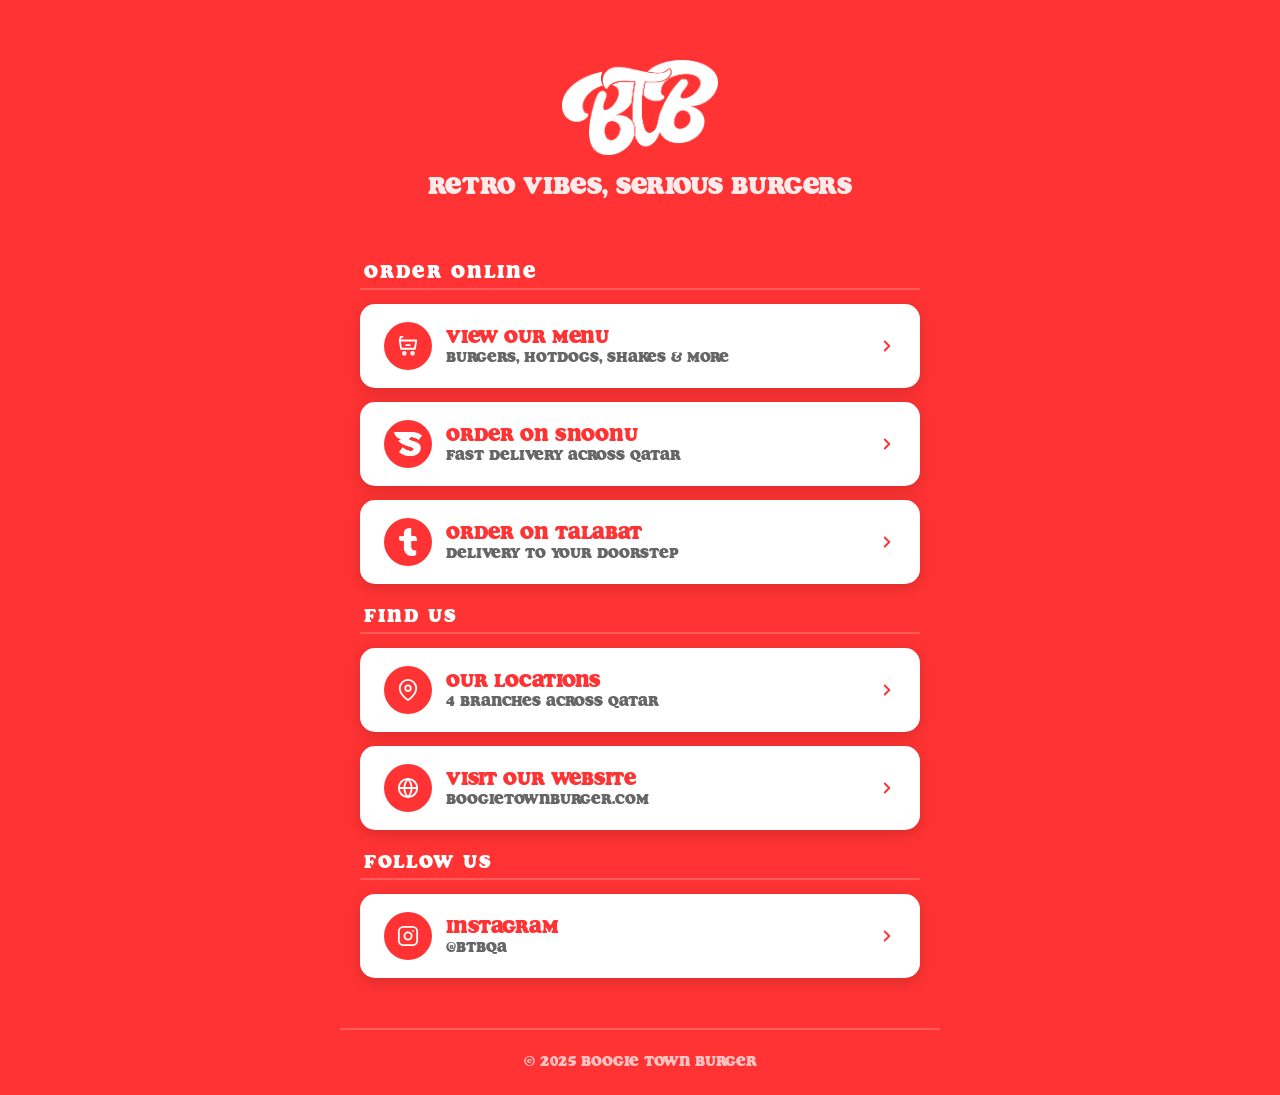
==== links/index.html @ dc7f9602 "Add link-in-bio page" ====
<!DOCTYPE html>
<html lang="en">

<head>
    <meta charset="UTF-8">
    <meta name="viewport" content="width=device-width, initial-scale=1.0, maximum-scale=1.0, user-scalable=no">
    <meta name="description"
        content="All links for Boogie Town Burger Qatar. Order online, view our menu, find our locations, and follow us.">
    <title>BTB - Boogie Town Burger | Links</title>
    <meta property="og:title" content="Boogie Town Burger - Links">
    <meta property="og:description" content="Retro-themed burgers, hotdogs & milkshakes in Qatar. Order now!">
    <meta property="og:type" content="website">
    <meta property="og:url" content="https://boogietownburger.com/links/">
    <meta property="og:image" content="../assets/hero burger mashroom1.png">
    <link rel="stylesheet" href="style.css">
</head>

<body>
    <header class="links-header">
        <div class="header-container">
            <img src="../assets/white logo1.png" alt="BTB" class="links-logo">
            <p class="links-tagline">Retro vibes, serious burgers</p>
        </div>
    </header>

    <main class="links-content">
        <span class="section-label">Order Online</span>

        <a href="../menu/" class="link-card">
            <div class="link-icon">
                <svg viewBox="0 0 24 24" width="22" height="22" fill="none" stroke="currentColor" stroke-width="2"
                    stroke-linecap="round" stroke-linejoin="round">
                    <path d="M3 6h18l-1.5 9h-15z" />
                    <path d="M3 6l1-4h2" />
                    <circle cx="8" cy="20" r="1.5" />
                    <circle cx="17" cy="20" r="1.5" />
                    <path d="M10 11h4" />
                </svg>
            </div>
            <div class="link-info">
                <h3>View Our Menu</h3>
                <p>Burgers, hotdogs, shakes & more</p>
            </div>
            <span class="link-arrow"><svg viewBox="0 0 24 24" width="18" height="18" fill="none" stroke="currentColor"
                    stroke-width="2.5" stroke-linecap="round" stroke-linejoin="round">
                    <path d="M9 18l6-6-6-6" />
                </svg></span>
        </a>

        <a href="https://snoonu.com/restaurants/btb-restaurant" target="_blank" rel="noopener" class="link-card">
            <div class="link-icon delivery-icon">
                <img src="../assets/Snoonu@9x.webp" alt="Snoonu">
            </div>
            <div class="link-info">
                <h3>Order on Snoonu</h3>
                <p>Fast delivery across Qatar</p>
            </div>
            <span class="link-arrow"><svg viewBox="0 0 24 24" width="18" height="18" fill="none" stroke="currentColor"
                    stroke-width="2.5" stroke-linecap="round" stroke-linejoin="round">
                    <path d="M9 18l6-6-6-6" />
                </svg></span>
        </a>

        <a href="https://talabat.com" target="_blank" rel="noopener" class="link-card">
            <div class="link-icon delivery-icon">
                <img src="../assets/Talabat@9x.webp" alt="Talabat">
            </div>
            <div class="link-info">
                <h3>Order on Talabat</h3>
                <p>Delivery to your doorstep</p>
            </div>
            <span class="link-arrow"><svg viewBox="0 0 24 24" width="18" height="18" fill="none" stroke="currentColor"
                    stroke-width="2.5" stroke-linecap="round" stroke-linejoin="round">
                    <path d="M9 18l6-6-6-6" />
                </svg></span>
        </a>

        <span class="section-label">Find Us</span>

        <a href="https://maps.google.com" target="_blank" rel="noopener" class="link-card">
            <div class="link-icon">
                <svg viewBox="0 0 24 24" width="22" height="22" fill="none" stroke="currentColor" stroke-width="2"
                    stroke-linecap="round" stroke-linejoin="round">
                    <path d="M21 10c0 7-9 13-9 13s-9-6-9-13a9 9 0 0 1 18 0z" />
                    <circle cx="12" cy="10" r="3" />
                </svg>
            </div>
            <div class="link-info">
                <h3>Our Locations</h3>
                <p>4 branches across Qatar</p>
            </div>
            <span class="link-arrow"><svg viewBox="0 0 24 24" width="18" height="18" fill="none" stroke="currentColor"
                    stroke-width="2.5" stroke-linecap="round" stroke-linejoin="round">
                    <path d="M9 18l6-6-6-6" />
                </svg></span>
        </a>

        <a href="https://boogietownburger.com" target="_blank" rel="noopener" class="link-card">
            <div class="link-icon">
                <svg viewBox="0 0 24 24" width="22" height="22" fill="none" stroke="currentColor" stroke-width="2"
                    stroke-linecap="round" stroke-linejoin="round">
                    <circle cx="12" cy="12" r="10" />
                    <line x1="2" y1="12" x2="22" y2="12" />
                    <path
                        d="M12 2a15.3 15.3 0 0 1 4 10 15.3 15.3 0 0 1-4 10 15.3 15.3 0 0 1-4-10 15.3 15.3 0 0 1 4-10z" />
                </svg>
            </div>
            <div class="link-info">
                <h3>Visit Our Website</h3>
                <p>boogietownburger.com</p>
            </div>
            <span class="link-arrow"><svg viewBox="0 0 24 24" width="18" height="18" fill="none" stroke="currentColor"
                    stroke-width="2.5" stroke-linecap="round" stroke-linejoin="round">
                    <path d="M9 18l6-6-6-6" />
                </svg></span>
        </a>

        <span class="section-label">Follow Us</span>

        <a href="https://www.instagram.com/btbqa/" target="_blank" rel="noopener" class="link-card">
            <div class="link-icon">
                <svg viewBox="0 0 24 24" width="22" height="22" fill="none" stroke="currentColor" stroke-width="2"
                    stroke-linecap="round" stroke-linejoin="round">
                    <rect x="2" y="2" width="20" height="20" rx="5" ry="5" />
                    <path d="M16 11.37A4 4 0 1 1 12.63 8 4 4 0 0 1 16 11.37z" />
                    <line x1="17.5" y1="6.5" x2="17.51" y2="6.5" />
                </svg>
            </div>
            <div class="link-info">
                <h3>Instagram</h3>
                <p>@btbqa</p>
            </div>
            <span class="link-arrow"><svg viewBox="0 0 24 24" width="18" height="18" fill="none" stroke="currentColor"
                    stroke-width="2.5" stroke-linecap="round" stroke-linejoin="round">
                    <path d="M9 18l6-6-6-6" />
                </svg></span>
        </a>
    </main>

    <footer class="links-footer">
        <p>© 2025 Boogie Town Burger</p>
    </footer>
</body>

</html>
---- links/style.css ----
@font-face {
    font-family: 'Soap Regular';
    src: url('../fonts/Soap Regular.ttf') format('truetype');
    font-weight: normal;
    font-style: normal;
}

* {
    margin: 0;
    padding: 0;
    box-sizing: border-box;
}

body {
    font-family: 'Soap Regular', Arial, sans-serif;
    background-color: #FF3333;
    color: white;
    -webkit-font-smoothing: antialiased;
    overflow-x: hidden;
}

/* Header — red bg, white text, like the entire BTB site */
.links-header {
    background-color: #FF3333;
    padding: 50px 20px 25px;
    text-align: center;
}

.header-container {
    max-width: 600px;
    margin: 0 auto;
}

.links-logo {
    height: 80px;
    width: auto;
    margin-bottom: 12px;
}

.links-tagline {
    font-size: 20px;
    color: white;
    opacity: 0.9;
}

/* Content area — stays on Red, cards are white like BTB's location-items and menu-items */
.links-content {
    max-width: 600px;
    margin: 0 auto;
    padding: 20px 20px 40px;
    display: flex;
    flex-direction: column;
    gap: 14px;
}

/* Cards — white bg, 15px radius matching BTB's border-radius style */
.link-card {
    background: white;
    display: flex;
    align-items: center;
    transition: all 0.3s ease;
    box-shadow: 0 4px 15px rgba(0, 0, 0, 0.15);
    border-radius: 15px;
    text-decoration: none;
    color: #333;
    padding: 16px 20px;
    gap: 14px;
}

.link-card:hover {
    transform: translateY(-2px);
    box-shadow: 0 6px 20px rgba(0, 0, 0, 0.2);
}

.link-card:active {
    transform: translateY(-1px);
}

/* Icon — red circle on white card = great contrast */
.link-icon {
    width: 44px;
    height: 44px;
    border-radius: 50%;
    display: flex;
    align-items: center;
    justify-content: center;
    flex-shrink: 0;
    background-color: #FF3333;
    color: white;
}

.link-icon svg {
    width: 22px;
    height: 22px;
}

/* Delivery icons — red bg for white delivery logos */
.link-icon.delivery-icon {
    background-color: #FF3333;
}

.link-icon.delivery-icon img {
    width: 26px;
    height: 26px;
    object-fit: contain;
    filter: brightness(0) invert(1);
}

.link-info {
    flex: 1;
    min-width: 0;
}

.link-info h3 {
    font-size: 16px;
    font-weight: normal;
    color: #FF3333;
    line-height: 1.3;
}

.link-info p {
    font-size: 12px;
    color: #666;
    margin-top: 2px;
}

.link-arrow {
    color: #FF3333;
    flex-shrink: 0;
    transition: transform 0.3s ease;
    display: flex;
    align-items: center;
}

.link-card:hover .link-arrow {
    transform: translateX(3px);
}

/* Section labels — white on red, with white border like BTB section separators */
.section-label {
    font-size: 18px;
    font-weight: normal;
    color: white;
    letter-spacing: 2px;
    text-transform: uppercase;
    margin-top: 10px;
    padding-left: 4px;
    padding-bottom: 6px;
    border-bottom: 2px solid rgba(255, 255, 255, 0.2);
}

/* Footer — red, white text, subtle separator like BTB */
.links-footer {
    text-align: center;
    padding: 25px 20px;
    max-width: 600px;
    margin: 0 auto;
    border-top: 2px solid rgba(255, 255, 255, 0.2);
}

.links-footer p {
    font-size: 14px;
    color: rgba(255, 255, 255, 0.7);
}

/* Desktop */
@media (min-width: 768px) {
    .links-header {
        padding: 60px 30px 30px;
    }

    .links-logo {
        height: 95px;
        margin-bottom: 16px;
    }

    .links-tagline {
        font-size: 24px;
    }

    .links-content {
        padding: 25px 20px 50px;
    }

    .link-card {
        padding: 18px 24px;
    }

    .link-info h3 {
        font-size: 18px;
    }

    .link-info p {
        font-size: 14px;
    }

    .link-icon {
        width: 48px;
        height: 48px;
    }

    .link-icon.delivery-icon img {
        width: 28px;
        height: 28px;
    }
}

/* Small mobile */
@media (max-width: 480px) {
    .links-header {
        padding: 40px 15px 20px;
    }

    .links-logo {
        height: 65px;
    }

    .links-tagline {
        font-size: 18px;
    }

    .links-content {
        padding: 15px 15px 30px;
        gap: 12px;
    }

    .link-card {
        padding: 14px 16px;
        gap: 12px;
    }

    .link-info h3 {
        font-size: 14px;
    }

    .link-info p {
        font-size: 11px;
    }

    .link-icon {
        width: 40px;
        height: 40px;
    }

    .link-icon svg {
        width: 20px;
        height: 20px;
    }

    .link-icon.delivery-icon img {
        width: 22px;
        height: 22px;
    }

    .section-label {
        font-size: 16px;
    }
}

@media (hover: none) {
    .link-card:hover {
        transform: none;
        box-shadow: 0 4px 15px rgba(0, 0, 0, 0.15);
    }
}
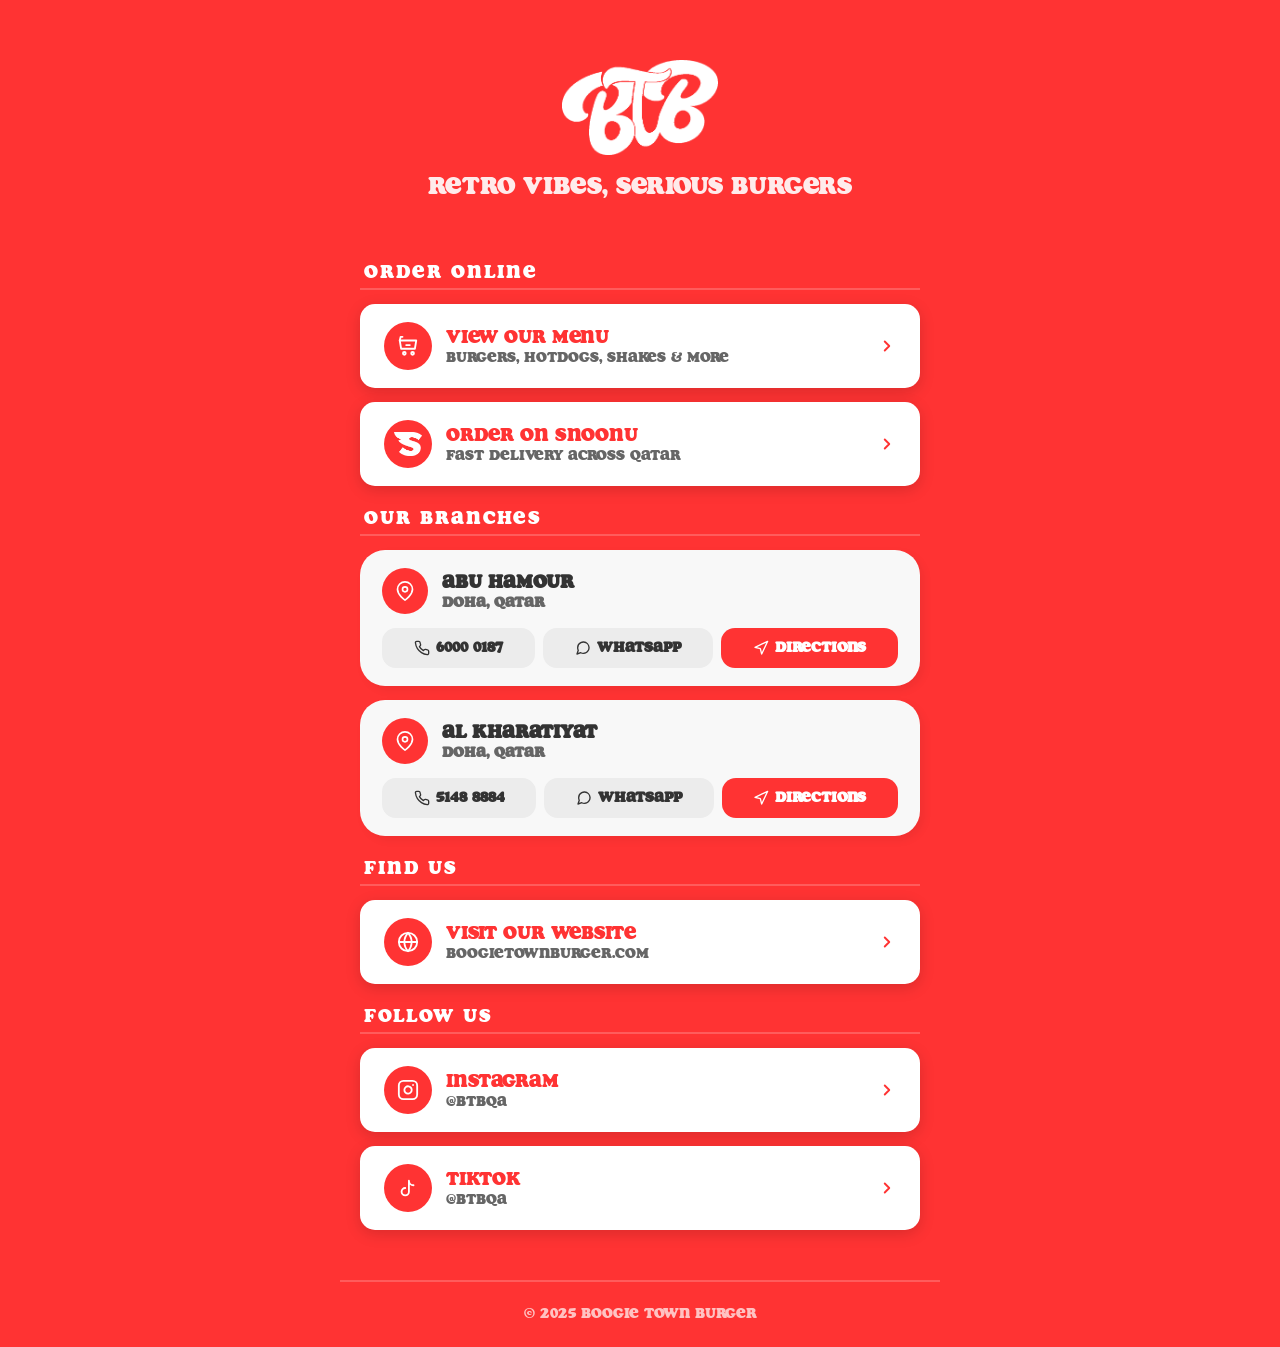
==== commit 90b41e84: "Add per-branch locations to the links page List each branch on /links with its own call, WhatsApp an" ====
--- a/links/index.html
+++ b/links/index.html
@@ -61,39 +61,40 @@
                 </svg></span>
         </a>
 
-        <a href="https://talabat.com" target="_blank" rel="noopener" class="link-card">
-            <div class="link-icon delivery-icon">
-                <img src="../assets/Talabat@9x.webp" alt="Talabat">
+
+        <span class="section-label">Our Branches</span>
+
+        <div class="branch-card">
+            <div class="branch-head">
+                <span class="branch-pin"><svg viewBox="0 0 24 24" width="20" height="20" fill="none" stroke="currentColor" stroke-width="2" stroke-linecap="round" stroke-linejoin="round"><path d="M21 10c0 7-9 13-9 13s-9-6-9-13a9 9 0 0 1 18 0z"/><circle cx="12" cy="10" r="3"/></svg></span>
+                <div class="branch-titles">
+                    <h3>Abu Hamour</h3>
+                    <p>Doha, Qatar</p>
+                </div>
             </div>
-            <div class="link-info">
-                <h3>Order on Talabat</h3>
-                <p>Delivery to your doorstep</p>
+            <div class="branch-actions">
+                <a href="tel:+97460000187" class="branch-btn"><svg viewBox="0 0 24 24" width="16" height="16" fill="none" stroke="currentColor" stroke-width="2" stroke-linecap="round" stroke-linejoin="round"><path d="M22 16.92v3a2 2 0 0 1-2.18 2 19.79 19.79 0 0 1-8.63-3.07 19.5 19.5 0 0 1-6-6A19.79 19.79 0 0 1 2.12 4.18 2 2 0 0 1 4.11 2h3a2 2 0 0 1 2 1.72 12.84 12.84 0 0 0 .7 2.81 2 2 0 0 1-.45 2.11L8.09 9.91a16 16 0 0 0 6 6l1.27-1.27a2 2 0 0 1 2.11-.45 12.84 12.84 0 0 0 2.81.7A2 2 0 0 1 22 16.92z"/></svg><span>6000 0187</span></a>
+                <a href="https://wa.me/97460000187" target="_blank" rel="noopener" class="branch-btn"><svg viewBox="0 0 24 24" width="16" height="16" fill="none" stroke="currentColor" stroke-width="2" stroke-linecap="round" stroke-linejoin="round"><path d="M21 11.5a8.38 8.38 0 0 1-.9 3.8 8.5 8.5 0 0 1-7.6 4.7 8.38 8.38 0 0 1-3.8-.9L3 21l1.9-5.7a8.38 8.38 0 0 1-.9-3.8 8.5 8.5 0 0 1 4.7-7.6 8.38 8.38 0 0 1 3.8-.9h.5a8.48 8.48 0 0 1 8 8v.5z"/></svg><span>WhatsApp</span></a>
+                <a href="https://maps.app.goo.gl/Hatgy7utVaJbhjRD7" target="_blank" rel="noopener" class="branch-btn branch-btn-primary"><svg viewBox="0 0 24 24" width="16" height="16" fill="none" stroke="currentColor" stroke-width="2" stroke-linecap="round" stroke-linejoin="round"><polygon points="3 11 22 2 13 21 11 13 3 11"/></svg><span>Directions</span></a>
             </div>
-            <span class="link-arrow"><svg viewBox="0 0 24 24" width="18" height="18" fill="none" stroke="currentColor"
-                    stroke-width="2.5" stroke-linecap="round" stroke-linejoin="round">
-                    <path d="M9 18l6-6-6-6" />
-                </svg></span>
-        </a>
+        </div>
 
+        <div class="branch-card">
+            <div class="branch-head">
+                <span class="branch-pin"><svg viewBox="0 0 24 24" width="20" height="20" fill="none" stroke="currentColor" stroke-width="2" stroke-linecap="round" stroke-linejoin="round"><path d="M21 10c0 7-9 13-9 13s-9-6-9-13a9 9 0 0 1 18 0z"/><circle cx="12" cy="10" r="3"/></svg></span>
+                <div class="branch-titles">
+                    <h3>Al Kharatiyat</h3>
+                    <p>Doha, Qatar</p>
+                </div>
+            </div>
+            <div class="branch-actions">
+                <a href="tel:+97451488884" class="branch-btn"><svg viewBox="0 0 24 24" width="16" height="16" fill="none" stroke="currentColor" stroke-width="2" stroke-linecap="round" stroke-linejoin="round"><path d="M22 16.92v3a2 2 0 0 1-2.18 2 19.79 19.79 0 0 1-8.63-3.07 19.5 19.5 0 0 1-6-6A19.79 19.79 0 0 1 2.12 4.18 2 2 0 0 1 4.11 2h3a2 2 0 0 1 2 1.72 12.84 12.84 0 0 0 .7 2.81 2 2 0 0 1-.45 2.11L8.09 9.91a16 16 0 0 0 6 6l1.27-1.27a2 2 0 0 1 2.11-.45 12.84 12.84 0 0 0 2.81.7A2 2 0 0 1 22 16.92z"/></svg><span>5148 8884</span></a>
+                <a href="https://wa.me/97451488884" target="_blank" rel="noopener" class="branch-btn"><svg viewBox="0 0 24 24" width="16" height="16" fill="none" stroke="currentColor" stroke-width="2" stroke-linecap="round" stroke-linejoin="round"><path d="M21 11.5a8.38 8.38 0 0 1-.9 3.8 8.5 8.5 0 0 1-7.6 4.7 8.38 8.38 0 0 1-3.8-.9L3 21l1.9-5.7a8.38 8.38 0 0 1-.9-3.8 8.5 8.5 0 0 1 4.7-7.6 8.38 8.38 0 0 1 3.8-.9h.5a8.48 8.48 0 0 1 8 8v.5z"/></svg><span>WhatsApp</span></a>
+                <a href="https://maps.app.goo.gl/wyQ7gECb34RHwPpJ7" target="_blank" rel="noopener" class="branch-btn branch-btn-primary"><svg viewBox="0 0 24 24" width="16" height="16" fill="none" stroke="currentColor" stroke-width="2" stroke-linecap="round" stroke-linejoin="round"><polygon points="3 11 22 2 13 21 11 13 3 11"/></svg><span>Directions</span></a>
+            </div>
+        </div>
         <span class="section-label">Find Us</span>
 
-        <a href="https://maps.google.com" target="_blank" rel="noopener" class="link-card">
-            <div class="link-icon">
-                <svg viewBox="0 0 24 24" width="22" height="22" fill="none" stroke="currentColor" stroke-width="2"
-                    stroke-linecap="round" stroke-linejoin="round">
-                    <path d="M21 10c0 7-9 13-9 13s-9-6-9-13a9 9 0 0 1 18 0z" />
-                    <circle cx="12" cy="10" r="3" />
-                </svg>
-            </div>
-            <div class="link-info">
-                <h3>Our Locations</h3>
-                <p>4 branches across Qatar</p>
-            </div>
-            <span class="link-arrow"><svg viewBox="0 0 24 24" width="18" height="18" fill="none" stroke="currentColor"
-                    stroke-width="2.5" stroke-linecap="round" stroke-linejoin="round">
-                    <path d="M9 18l6-6-6-6" />
-                </svg></span>
-        </a>
 
         <a href="https://boogietownburger.com" target="_blank" rel="noopener" class="link-card">
             <div class="link-icon">
@@ -135,6 +136,22 @@
                     <path d="M9 18l6-6-6-6" />
                 </svg></span>
         </a>
+        <a href="https://www.tiktok.com/@btbqa" target="_blank" rel="noopener" class="link-card">
+            <div class="link-icon">
+                <svg viewBox="0 0 24 24" width="22" height="22" fill="none" stroke="currentColor" stroke-width="2"
+                    stroke-linecap="round" stroke-linejoin="round">
+                    <path d="M9 12a4 4 0 1 0 4 4V4a5 5 0 0 0 5 5" />
+                </svg>
+            </div>
+            <div class="link-info">
+                <h3>TikTok</h3>
+                <p>@btbqa</p>
+            </div>
+            <span class="link-arrow"><svg viewBox="0 0 24 24" width="18" height="18" fill="none" stroke="currentColor"
+                    stroke-width="2.5" stroke-linecap="round" stroke-linejoin="round">
+                    <path d="M9 18l6-6-6-6" />
+                </svg></span>
+        </a>
     </main>
 
     <footer class="links-footer">
--- a/links/style.css
+++ b/links/style.css
@@ -262,4 +262,161 @@
         transform: none;
         box-shadow: 0 4px 15px rgba(0, 0, 0, 0.15);
     }
-}+}
+
+/* ============================================
+   Branch cards — one per location
+   ============================================ */
+.branch-card {
+    background: #f8f8f8;
+    border-radius: 25px;
+    box-shadow: 4px 4px 10px rgba(0, 0, 0, 0.06);
+    padding: 16px 18px;
+    display: flex;
+    flex-direction: column;
+    gap: 14px;
+}
+
+.branch-head {
+    display: flex;
+    align-items: center;
+    gap: 14px;
+}
+
+.branch-pin {
+    width: 46px;
+    height: 46px;
+    border-radius: 50%;
+    display: flex;
+    align-items: center;
+    justify-content: center;
+    flex-shrink: 0;
+    background-color: #FF3333;
+    color: #ffffff;
+}
+
+.branch-titles {
+    min-width: 0;
+}
+
+.branch-titles h3 {
+    font-size: 17px;
+    font-weight: 700;
+    color: #333;
+    line-height: 1.3;
+}
+
+.branch-titles p {
+    font-size: 13px;
+    color: #666;
+    margin-top: 2px;
+    font-weight: 600;
+}
+
+.branch-actions {
+    /* Wrapping flex rather than 3 fixed columns: the display faces differ in
+       width per brand, so on a narrow phone the buttons drop to a second row
+       at full width instead of overflowing the card or truncating the label. */
+    display: flex;
+    flex-wrap: wrap;
+    gap: 8px;
+}
+
+.branch-btn {
+    flex: 1 1 auto;
+    display: flex;
+    align-items: center;
+    justify-content: center;
+    gap: 6px;
+    padding: 11px 10px;
+    border-radius: 14px;
+    background: #ececec;
+    color: #333;
+    text-decoration: none;
+    font-size: 13px;
+    font-weight: 700;
+    line-height: 1;
+    transition: transform 0.25s ease, background-color 0.25s ease, color 0.25s ease;
+}
+
+.branch-btn span {
+    white-space: nowrap;
+}
+
+.branch-btn svg {
+    flex-shrink: 0;
+}
+
+.branch-btn-primary {
+    background: #FF3333;
+    color: #ffffff;
+}
+
+.branch-btn:hover {
+    transform: translateY(-2px);
+    background: #FF3333;
+    color: #ffffff;
+}
+
+.branch-btn:active {
+    transform: translateY(0);
+}
+
+@media (min-width: 768px) {
+    .branch-card {
+        padding: 18px 22px;
+    }
+
+    .branch-titles h3 {
+        font-size: 18px;
+    }
+
+    .branch-titles p {
+        font-size: 14px;
+    }
+
+    .branch-btn {
+        font-size: 14px;
+        padding: 12px 8px;
+    }
+}
+
+@media (max-width: 480px) {
+    .branch-card {
+        padding: 14px 16px;
+        gap: 12px;
+    }
+
+    .branch-pin {
+        width: 42px;
+        height: 42px;
+    }
+
+    .branch-titles h3 {
+        font-size: 15px;
+    }
+
+    .branch-titles p {
+        font-size: 12px;
+    }
+
+    .branch-btn {
+        font-size: 11px;
+        gap: 5px;
+        padding: 10px 8px;
+        border-radius: 12px;
+    }
+}
+
+@media (hover: none) {
+    .branch-btn:hover {
+        transform: none;
+        background: #ececec;
+        color: #333;
+    }
+
+    .branch-btn-primary:hover {
+        background: #FF3333;
+        color: #ffffff;
+    }
+}
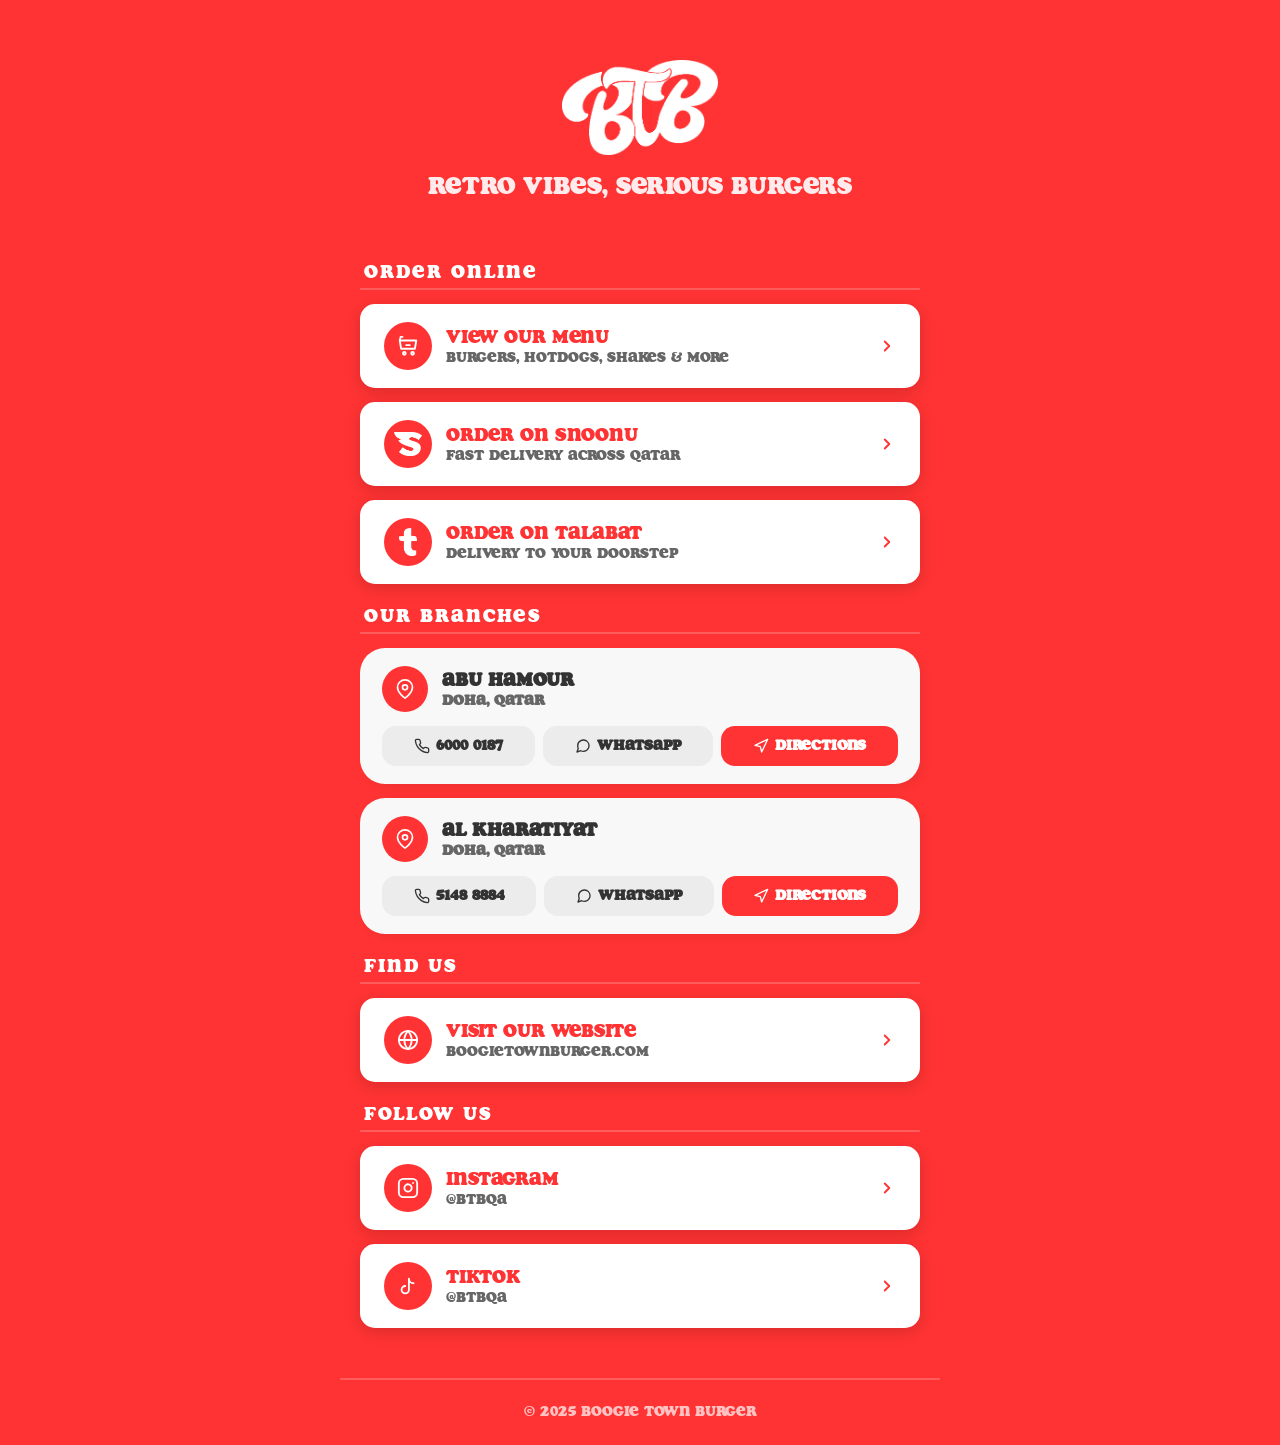
==== commit a9f71d62: "Restore the Talabat card on the links page The vendor page is at /qatar/btb-restaurant-wll; the slug" ====
--- a/links/index.html
+++ b/links/index.html
@@ -60,6 +60,19 @@
                     <path d="M9 18l6-6-6-6" />
                 </svg></span>
         </a>
+        <a href="https://www.talabat.com/qatar/btb-restaurant-wll" target="_blank" rel="noopener" class="link-card">
+            <div class="link-icon delivery-icon">
+                <img src="../assets/Talabat@9x.webp" alt="Talabat">
+            </div>
+            <div class="link-info">
+                <h3>Order on Talabat</h3>
+                <p>Delivery to your doorstep</p>
+            </div>
+            <span class="link-arrow"><svg viewBox="0 0 24 24" width="18" height="18" fill="none" stroke="currentColor"
+                    stroke-width="2.5" stroke-linecap="round" stroke-linejoin="round">
+                    <path d="M9 18l6-6-6-6" />
+                </svg></span>
+        </a>
 
 
         <span class="section-label">Our Branches</span>
@@ -75,7 +88,7 @@
             <div class="branch-actions">
                 <a href="tel:+97460000187" class="branch-btn"><svg viewBox="0 0 24 24" width="16" height="16" fill="none" stroke="currentColor" stroke-width="2" stroke-linecap="round" stroke-linejoin="round"><path d="M22 16.92v3a2 2 0 0 1-2.18 2 19.79 19.79 0 0 1-8.63-3.07 19.5 19.5 0 0 1-6-6A19.79 19.79 0 0 1 2.12 4.18 2 2 0 0 1 4.11 2h3a2 2 0 0 1 2 1.72 12.84 12.84 0 0 0 .7 2.81 2 2 0 0 1-.45 2.11L8.09 9.91a16 16 0 0 0 6 6l1.27-1.27a2 2 0 0 1 2.11-.45 12.84 12.84 0 0 0 2.81.7A2 2 0 0 1 22 16.92z"/></svg><span>6000 0187</span></a>
                 <a href="https://wa.me/97460000187" target="_blank" rel="noopener" class="branch-btn"><svg viewBox="0 0 24 24" width="16" height="16" fill="none" stroke="currentColor" stroke-width="2" stroke-linecap="round" stroke-linejoin="round"><path d="M21 11.5a8.38 8.38 0 0 1-.9 3.8 8.5 8.5 0 0 1-7.6 4.7 8.38 8.38 0 0 1-3.8-.9L3 21l1.9-5.7a8.38 8.38 0 0 1-.9-3.8 8.5 8.5 0 0 1 4.7-7.6 8.38 8.38 0 0 1 3.8-.9h.5a8.48 8.48 0 0 1 8 8v.5z"/></svg><span>WhatsApp</span></a>
-                <a href="https://maps.app.goo.gl/Hatgy7utVaJbhjRD7" target="_blank" rel="noopener" class="branch-btn branch-btn-primary"><svg viewBox="0 0 24 24" width="16" height="16" fill="none" stroke="currentColor" stroke-width="2" stroke-linecap="round" stroke-linejoin="round"><polygon points="3 11 22 2 13 21 11 13 3 11"/></svg><span>Directions</span></a>
+                <a href="https://www.google.com/maps/dir/?api=1&amp;destination=25.227965,51.5001444" target="_blank" rel="noopener" class="branch-btn branch-btn-primary"><svg viewBox="0 0 24 24" width="16" height="16" fill="none" stroke="currentColor" stroke-width="2" stroke-linecap="round" stroke-linejoin="round"><polygon points="3 11 22 2 13 21 11 13 3 11"/></svg><span>Directions</span></a>
             </div>
         </div>
 
@@ -90,7 +103,7 @@
             <div class="branch-actions">
                 <a href="tel:+97451488884" class="branch-btn"><svg viewBox="0 0 24 24" width="16" height="16" fill="none" stroke="currentColor" stroke-width="2" stroke-linecap="round" stroke-linejoin="round"><path d="M22 16.92v3a2 2 0 0 1-2.18 2 19.79 19.79 0 0 1-8.63-3.07 19.5 19.5 0 0 1-6-6A19.79 19.79 0 0 1 2.12 4.18 2 2 0 0 1 4.11 2h3a2 2 0 0 1 2 1.72 12.84 12.84 0 0 0 .7 2.81 2 2 0 0 1-.45 2.11L8.09 9.91a16 16 0 0 0 6 6l1.27-1.27a2 2 0 0 1 2.11-.45 12.84 12.84 0 0 0 2.81.7A2 2 0 0 1 22 16.92z"/></svg><span>5148 8884</span></a>
                 <a href="https://wa.me/97451488884" target="_blank" rel="noopener" class="branch-btn"><svg viewBox="0 0 24 24" width="16" height="16" fill="none" stroke="currentColor" stroke-width="2" stroke-linecap="round" stroke-linejoin="round"><path d="M21 11.5a8.38 8.38 0 0 1-.9 3.8 8.5 8.5 0 0 1-7.6 4.7 8.38 8.38 0 0 1-3.8-.9L3 21l1.9-5.7a8.38 8.38 0 0 1-.9-3.8 8.5 8.5 0 0 1 4.7-7.6 8.38 8.38 0 0 1 3.8-.9h.5a8.48 8.48 0 0 1 8 8v.5z"/></svg><span>WhatsApp</span></a>
-                <a href="https://maps.app.goo.gl/wyQ7gECb34RHwPpJ7" target="_blank" rel="noopener" class="branch-btn branch-btn-primary"><svg viewBox="0 0 24 24" width="16" height="16" fill="none" stroke="currentColor" stroke-width="2" stroke-linecap="round" stroke-linejoin="round"><polygon points="3 11 22 2 13 21 11 13 3 11"/></svg><span>Directions</span></a>
+                <a href="https://www.google.com/maps/dir/?api=1&amp;destination=25.3976559,51.425321" target="_blank" rel="noopener" class="branch-btn branch-btn-primary"><svg viewBox="0 0 24 24" width="16" height="16" fill="none" stroke="currentColor" stroke-width="2" stroke-linecap="round" stroke-linejoin="round"><polygon points="3 11 22 2 13 21 11 13 3 11"/></svg><span>Directions</span></a>
             </div>
         </div>
         <span class="section-label">Find Us</span>
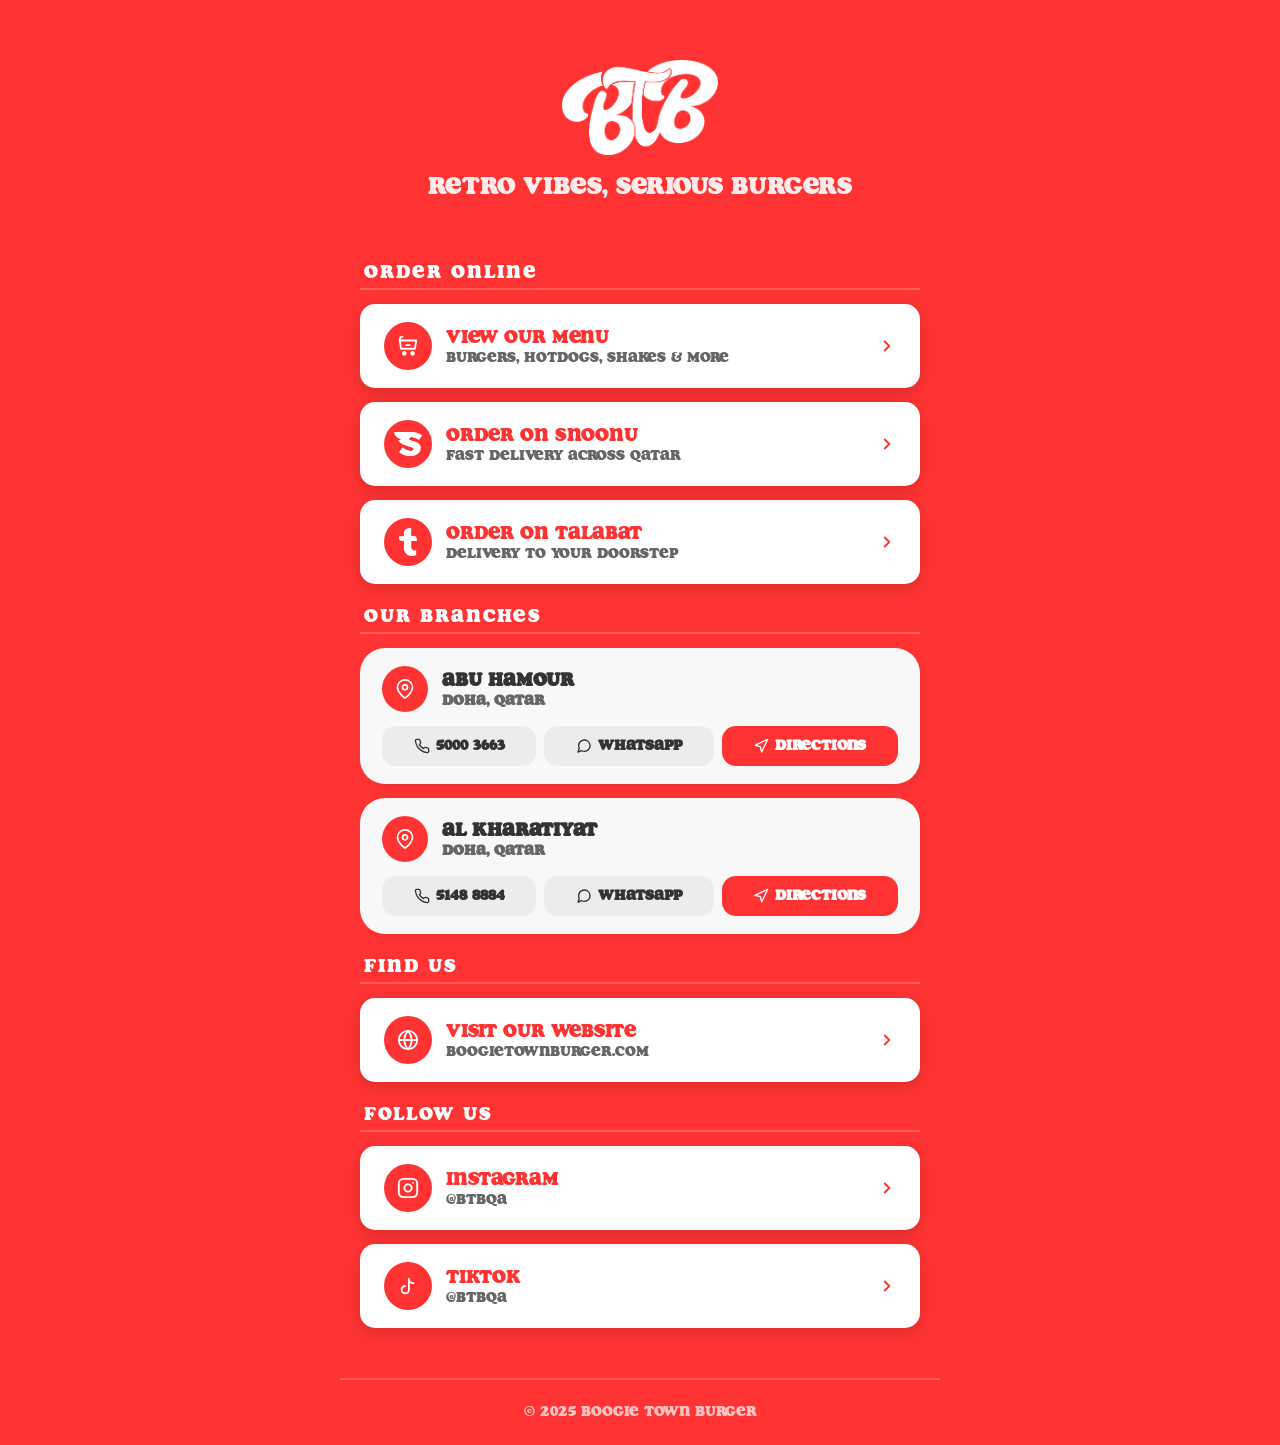
==== commit 88eecefb: "Correct the Abu Hamour phone number Abu Hamour is 5000 3663, not 6000 0187 — that line belongs to Ch" ====
--- a/links/index.html
+++ b/links/index.html
@@ -86,8 +86,8 @@
                 </div>
             </div>
             <div class="branch-actions">
-                <a href="tel:+97460000187" class="branch-btn"><svg viewBox="0 0 24 24" width="16" height="16" fill="none" stroke="currentColor" stroke-width="2" stroke-linecap="round" stroke-linejoin="round"><path d="M22 16.92v3a2 2 0 0 1-2.18 2 19.79 19.79 0 0 1-8.63-3.07 19.5 19.5 0 0 1-6-6A19.79 19.79 0 0 1 2.12 4.18 2 2 0 0 1 4.11 2h3a2 2 0 0 1 2 1.72 12.84 12.84 0 0 0 .7 2.81 2 2 0 0 1-.45 2.11L8.09 9.91a16 16 0 0 0 6 6l1.27-1.27a2 2 0 0 1 2.11-.45 12.84 12.84 0 0 0 2.81.7A2 2 0 0 1 22 16.92z"/></svg><span>6000 0187</span></a>
-                <a href="https://wa.me/97460000187" target="_blank" rel="noopener" class="branch-btn"><svg viewBox="0 0 24 24" width="16" height="16" fill="none" stroke="currentColor" stroke-width="2" stroke-linecap="round" stroke-linejoin="round"><path d="M21 11.5a8.38 8.38 0 0 1-.9 3.8 8.5 8.5 0 0 1-7.6 4.7 8.38 8.38 0 0 1-3.8-.9L3 21l1.9-5.7a8.38 8.38 0 0 1-.9-3.8 8.5 8.5 0 0 1 4.7-7.6 8.38 8.38 0 0 1 3.8-.9h.5a8.48 8.48 0 0 1 8 8v.5z"/></svg><span>WhatsApp</span></a>
+                <a href="tel:+97450003663" class="branch-btn"><svg viewBox="0 0 24 24" width="16" height="16" fill="none" stroke="currentColor" stroke-width="2" stroke-linecap="round" stroke-linejoin="round"><path d="M22 16.92v3a2 2 0 0 1-2.18 2 19.79 19.79 0 0 1-8.63-3.07 19.5 19.5 0 0 1-6-6A19.79 19.79 0 0 1 2.12 4.18 2 2 0 0 1 4.11 2h3a2 2 0 0 1 2 1.72 12.84 12.84 0 0 0 .7 2.81 2 2 0 0 1-.45 2.11L8.09 9.91a16 16 0 0 0 6 6l1.27-1.27a2 2 0 0 1 2.11-.45 12.84 12.84 0 0 0 2.81.7A2 2 0 0 1 22 16.92z"/></svg><span>5000 3663</span></a>
+                <a href="https://wa.me/97450003663" target="_blank" rel="noopener" class="branch-btn"><svg viewBox="0 0 24 24" width="16" height="16" fill="none" stroke="currentColor" stroke-width="2" stroke-linecap="round" stroke-linejoin="round"><path d="M21 11.5a8.38 8.38 0 0 1-.9 3.8 8.5 8.5 0 0 1-7.6 4.7 8.38 8.38 0 0 1-3.8-.9L3 21l1.9-5.7a8.38 8.38 0 0 1-.9-3.8 8.5 8.5 0 0 1 4.7-7.6 8.38 8.38 0 0 1 3.8-.9h.5a8.48 8.48 0 0 1 8 8v.5z"/></svg><span>WhatsApp</span></a>
                 <a href="https://www.google.com/maps/dir/?api=1&amp;destination=25.227965,51.5001444" target="_blank" rel="noopener" class="branch-btn branch-btn-primary"><svg viewBox="0 0 24 24" width="16" height="16" fill="none" stroke="currentColor" stroke-width="2" stroke-linecap="round" stroke-linejoin="round"><polygon points="3 11 22 2 13 21 11 13 3 11"/></svg><span>Directions</span></a>
             </div>
         </div>
